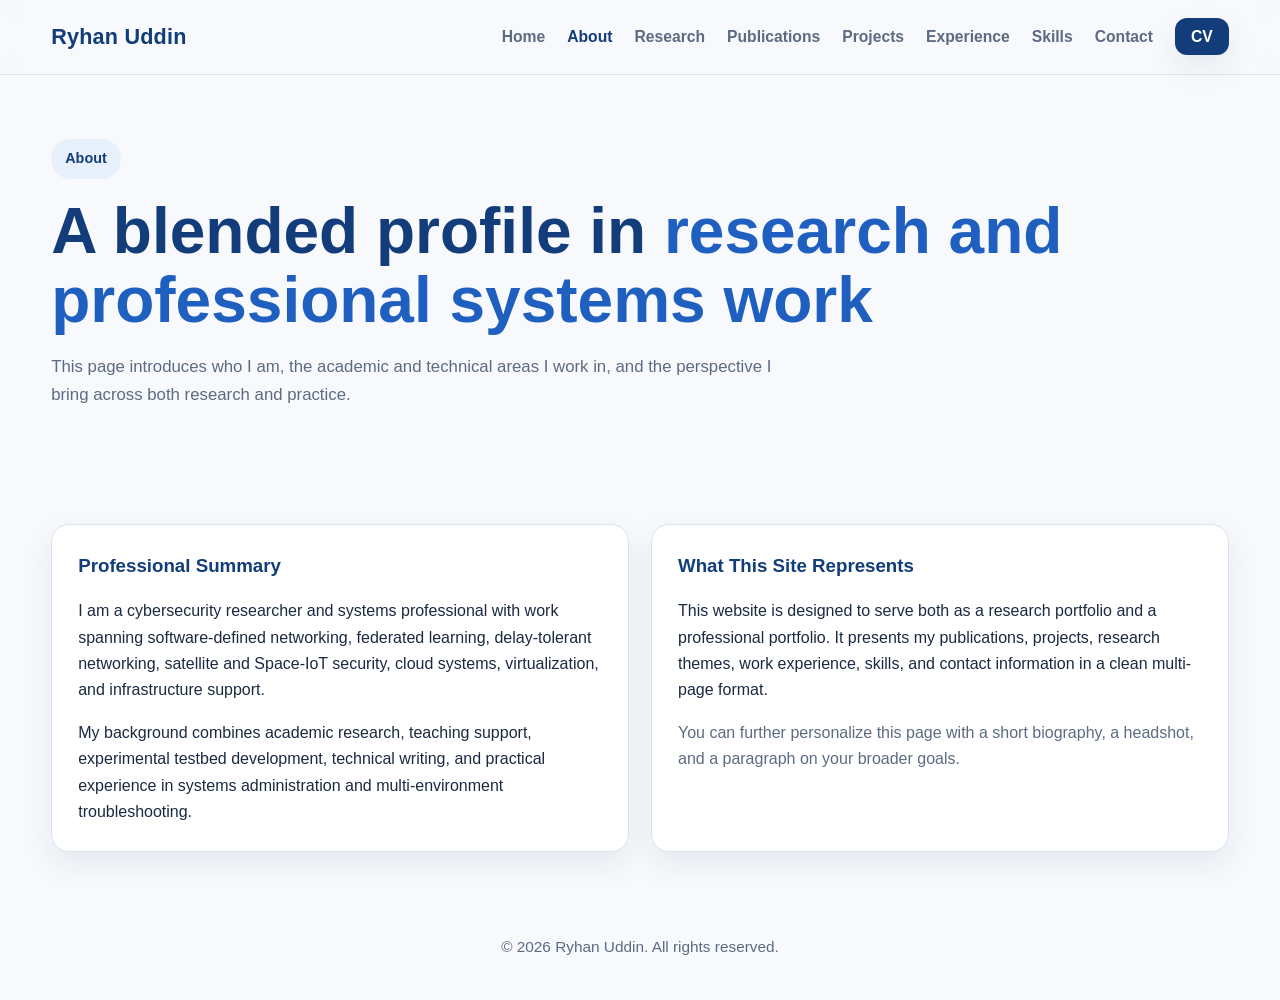
==== about.html @ 01e13ca1 "Add files via upload" ====
<!DOCTYPE html>
<html lang="en">
<head>
  <meta charset="UTF-8" />
  <meta name="viewport" content="width=device-width, initial-scale=1.0" />
  <title>Ryhan Uddin | About</title>
  <link rel="stylesheet" href="styles.css" />
</head>
<body>
  <header class="topbar"><div class="container nav"><a href="index.html" class="brand">Ryhan Uddin</a><button class="menu-btn" id="menuBtn">Menu</button><nav><ul class="nav-links" id="navLinks"><li><a href="index.html">Home</a></li><li><a href="about.html" class="active">About</a></li><li><a href="research.html">Research</a></li><li><a href="publications.html">Publications</a></li><li><a href="projects.html">Projects</a></li><li><a href="experience.html">Experience</a></li><li><a href="skills.html">Skills</a></li><li><a href="contact.html">Contact</a></li><li><a class="nav-cta" href="cv.pdf" target="_blank" rel="noopener noreferrer">CV</a></li></ul></nav></div></header>
  <main>
    <section class="page-hero"><div class="container"><div class="eyebrow">About</div><h1 class="page-title">A blended profile in <span class="highlight">research and professional systems work</span></h1><p class="lead">This page introduces who I am, the academic and technical areas I work in, and the perspective I bring across both research and practice.</p></div></section>
    <section class="section"><div class="container"><div class="grid-2"><div class="card"><h3>Professional Summary</h3><p>I am a cybersecurity researcher and systems professional with work spanning software-defined networking, federated learning, delay-tolerant networking, satellite and Space-IoT security, cloud systems, virtualization, and infrastructure support.</p><p>My background combines academic research, teaching support, experimental testbed development, technical writing, and practical experience in systems administration and multi-environment troubleshooting.</p></div><div class="card"><h3>What This Site Represents</h3><p>This website is designed to serve both as a research portfolio and a professional portfolio. It presents my publications, projects, research themes, work experience, skills, and contact information in a clean multi-page format.</p><p class="muted">You can further personalize this page with a short biography, a headshot, and a paragraph on your broader goals.</p></div></div></div></section>
  </main>
  <footer><div class="container">© <span id="year"></span> Ryhan Uddin. All rights reserved.</div></footer>
  <script src="site.js"></script>
</body>
</html>
---- styles.css ----
:root {
  --bg: #f7f9fc;
  --surface: #ffffff;
  --surface-2: #f0f4fa;
  --text: #1b2a41;
  --muted: #5d6b82;
  --line: #dbe3ef;
  --primary: #123d7a;
  --primary-2: #1f5fbf;
  --accent: #f2b84b;
  --shadow: 0 12px 30px rgba(17, 36, 74, 0.08);
  --radius: 18px;
  --max: 1180px;
}
* { box-sizing: border-box; }
html { scroll-behavior: smooth; }
body {
  margin: 0;
  font-family: Arial, Helvetica, sans-serif;
  background: var(--bg);
  color: var(--text);
  line-height: 1.65;
}
a { color: inherit; text-decoration: none; }
img { max-width: 100%; display: block; }
.container { width: min(92%, var(--max)); margin: 0 auto; }
.topbar {
  position: sticky; top: 0; z-index: 1000;
  background: rgba(247, 249, 252, 0.9);
  backdrop-filter: blur(12px);
  border-bottom: 1px solid var(--line);
}
.nav {
  display: flex; align-items: center; justify-content: space-between;
  gap: 20px; min-height: 74px;
}
.brand { font-size: 1.35rem; font-weight: 700; color: var(--primary); letter-spacing: 0.2px; }
.nav-links {
  display: flex; align-items: center; gap: 22px;
  list-style: none; padding: 0; margin: 0;
}
.nav-links a {
  color: var(--muted); font-weight: 600; font-size: 0.98rem; transition: 0.2s ease;
}
.nav-links a:hover, .nav-links a.active { color: var(--primary); }
.nav-cta {
  padding: 10px 16px; border-radius: 12px; background: var(--primary);
  color: #fff !important; font-weight: 700; box-shadow: var(--shadow);
}
.menu-btn {
  display: none; background: var(--surface); border: 1px solid var(--line);
  color: var(--primary); font-size: 1rem; padding: 10px 14px;
  border-radius: 12px; cursor: pointer;
}
.page-hero, .hero { padding: 64px 0 36px; }
.hero-grid {
  display: grid; grid-template-columns: 1.2fr 0.8fr; gap: 38px; align-items: center;
}
.eyebrow {
  display: inline-flex; align-items: center; gap: 8px; padding: 8px 14px;
  border-radius: 999px; background: #e8f0fb; color: var(--primary);
  font-weight: 700; font-size: 0.9rem; margin-bottom: 18px;
}
h1.page-title, .hero h1 {
  font-size: clamp(2.4rem, 5vw, 4rem); line-height: 1.08; margin: 0 0 18px; color: var(--primary);
}
.hero h1 span, .highlight { color: var(--primary-2); }
.lead, .hero p { color: var(--muted); font-size: 1.05rem; margin: 0 0 24px; max-width: 760px; }
.hero-buttons, .btn-row, .hero-links, .cta-actions, .pub-links, .project-actions, .badge-wrap {
  display: flex; flex-wrap: wrap; gap: 12px;
}
.hero-buttons { margin-bottom: 24px; }
.btn {
  display: inline-flex; align-items: center; gap: 8px; padding: 13px 18px;
  border-radius: 14px; font-weight: 700; transition: 0.2s ease; border: 1px solid transparent;
}
.btn-primary { background: var(--primary); color: #fff; box-shadow: var(--shadow); }
.btn-primary:hover { background: #0e3265; transform: translateY(-1px); }
.btn-secondary { background: var(--surface); color: var(--primary); border-color: var(--line); }
.btn-secondary:hover { background: var(--surface-2); transform: translateY(-1px); }
.chip-link, .badge {
  padding: 10px 14px; background: var(--surface); border: 1px solid var(--line);
  border-radius: 12px; color: var(--muted); font-weight: 700;
}
.chip-link:hover { color: var(--primary); border-color: #bfd0ea; }
.hero-card, .card, .pub-item, .project-card {
  background: var(--surface); border: 1px solid var(--line); box-shadow: var(--shadow);
}
.hero-card {
  background: linear-gradient(180deg, #ffffff 0%, #f2f6fd 100%);
  border-radius: 28px; padding: 28px;
}
.profile-wrap { display: flex; justify-content: center; margin-bottom: 22px; }
.profile-photo {
  width: 220px; height: 220px; border-radius: 50%; object-fit: cover;
  border: 6px solid #e2ebf8; background: #dce7f6;
}
.hero-mini { display: grid; grid-template-columns: repeat(2, 1fr); gap: 14px; }
.mini-card {
  background: var(--surface); border: 1px solid var(--line); border-radius: 16px;
  padding: 16px; text-align: center;
}
.mini-card h3 { margin: 0 0 4px; color: var(--primary); font-size: 1.8rem; }
.mini-card p { margin: 0; font-size: 0.86rem; color: var(--muted); line-height: 1.45; }
.section { padding: 56px 0; }
.section-title { font-size: 2rem; margin: 0 0 10px; color: var(--primary); }
.section-subtitle { margin: 0 0 28px; color: var(--muted); max-width: 760px; }
.grid-2, .grid-3, .about-grid, .project-grid { display: grid; gap: 22px; }
.grid-2, .about-grid { grid-template-columns: 1fr 1fr; }
.grid-3, .project-grid { grid-template-columns: repeat(3, 1fr); }
.card {
  border-radius: var(--radius); padding: 26px;
}
.card h3, .project-card h3, .pub-title { margin-top: 0; margin-bottom: 12px; color: var(--primary); }
.card p:last-child, .card ul:last-child { margin-bottom: 0; }
.muted { color: var(--muted); }
.list-clean, .timeline, .interest-list, .pub-list { list-style: none; padding: 0; margin: 0; }
.interest-list li, .timeline li { position: relative; color: var(--muted); }
.interest-list li { padding-left: 18px; margin-bottom: 10px; }
.interest-list li::before {
  content: ""; width: 8px; height: 8px; border-radius: 50%; background: var(--accent);
  position: absolute; left: 0; top: 10px;
}
.timeline li {
  padding-left: 22px; margin-bottom: 18px; border-left: 2px solid #dfe8f4; padding-bottom: 4px;
}
.timeline li::before {
  content: ""; width: 10px; height: 10px; border-radius: 50%; background: var(--primary-2);
  position: absolute; left: -6px; top: 7px;
}
.timeline strong { display: block; color: var(--text); margin-bottom: 3px; }
.pub-list { display: grid; gap: 18px; }
.pub-item { border-radius: 16px; padding: 20px; }
.pub-meta { margin: 0 0 10px; color: var(--muted); font-size: 0.96rem; }
.pub-links a, .project-actions a { font-weight: 700; color: var(--primary-2); }
.project-card {
  border-radius: 20px; padding: 22px; transition: 0.2s ease; height: 100%;
}
.project-card:hover { transform: translateY(-4px); }
.project-tag {
  display: inline-block; padding: 7px 10px; background: #eaf2ff; color: var(--primary);
  border-radius: 999px; font-size: 0.78rem; font-weight: 700; margin-bottom: 14px;
}
.project-card p { color: var(--muted); }
.cta-box {
  background: linear-gradient(135deg, #123d7a 0%, #1c5abb 100%);
  border-radius: 26px; color: #fff; padding: 34px; box-shadow: var(--shadow);
}
.cta-box h3 { margin: 0 0 12px; font-size: 1.7rem; color: #fff; }
.cta-box p { margin: 0 0 18px; color: rgba(255,255,255,0.88); max-width: 760px; }
.cta-actions .btn-primary { background: #fff; color: var(--primary); }
.cta-actions .btn-secondary {
  background: rgba(255,255,255,0.1); color: #fff; border-color: rgba(255,255,255,0.22);
}
footer { padding: 26px 0 40px; color: var(--muted); text-align: center; font-size: 0.96rem; }
@media (max-width: 980px) {
  .hero-grid, .grid-2, .grid-3, .about-grid, .project-grid { grid-template-columns: 1fr; }
  .hero-card { max-width: 560px; margin: 0 auto; }
}
@media (max-width: 860px) {
  .menu-btn { display: inline-flex; }
  .nav-links {
    position: absolute; top: 74px; right: 4%; width: min(280px, 92vw); background: var(--surface);
    border: 1px solid var(--line); border-radius: 16px; padding: 14px; box-shadow: var(--shadow);
    flex-direction: column; align-items: stretch; display: none;
  }
  .nav-links.show { display: flex; }
  .nav-links a, .nav-cta { display: block; width: 100%; }
  .nav-cta { text-align: center; }
}
@media (max-width: 560px) {
  .section, .page-hero, .hero { padding: 48px 0; }
  .hero h1, h1.page-title { font-size: 2.1rem; }
  .hero-mini { grid-template-columns: 1fr; }
  .profile-photo { width: 180px; height: 180px; }
  .card, .project-card, .pub-item, .hero-card { padding: 20px; }
}
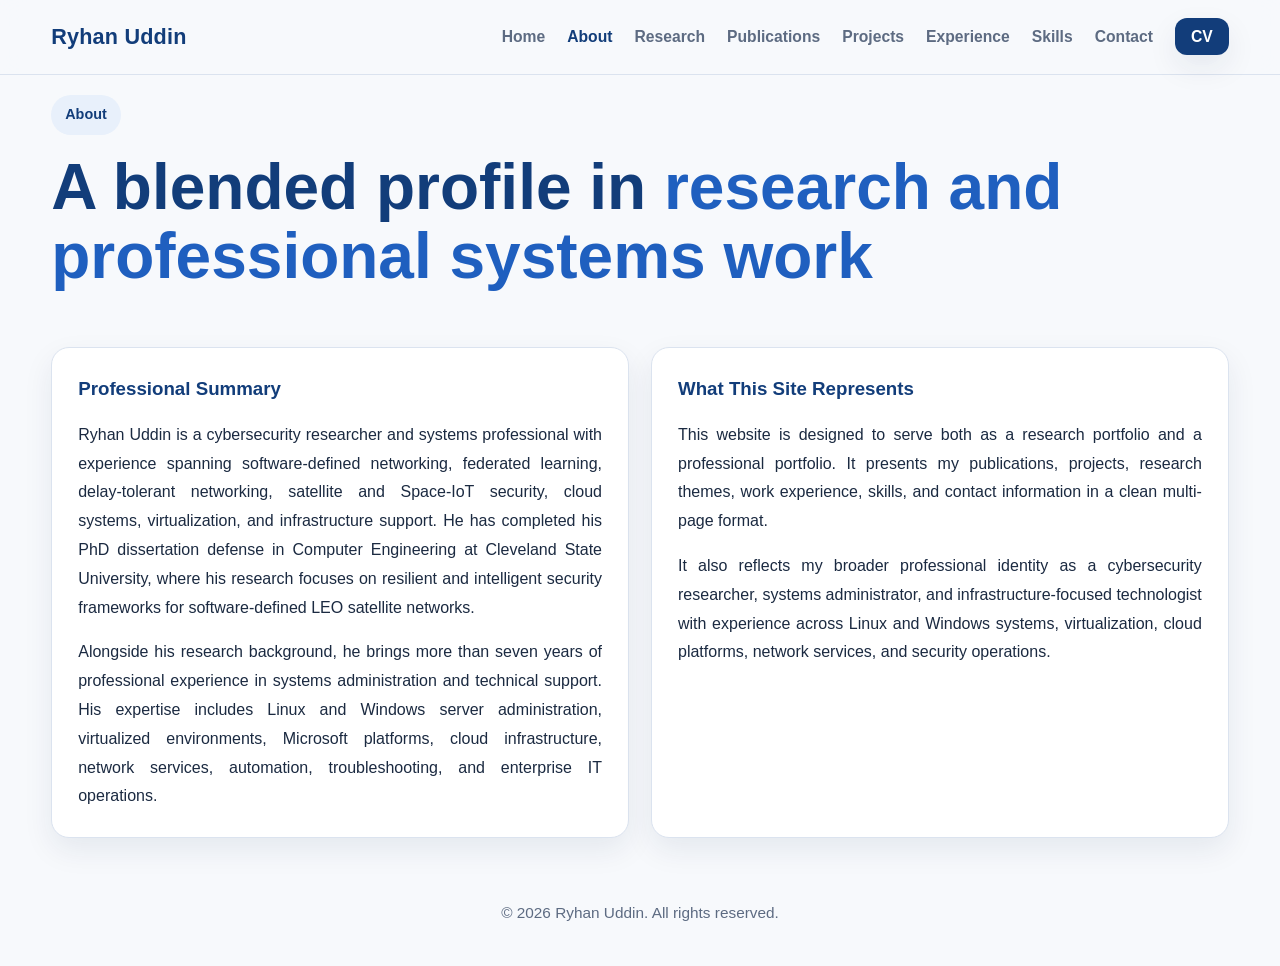
==== commit bea90876: "Update website content and layout" ====
--- a/about.html
+++ b/about.html
@@ -7,12 +7,57 @@
   <link rel="stylesheet" href="styles.css" />
 </head>
 <body>
-  <header class="topbar"><div class="container nav"><a href="index.html" class="brand">Ryhan Uddin</a><button class="menu-btn" id="menuBtn">Menu</button><nav><ul class="nav-links" id="navLinks"><li><a href="index.html">Home</a></li><li><a href="about.html" class="active">About</a></li><li><a href="research.html">Research</a></li><li><a href="publications.html">Publications</a></li><li><a href="projects.html">Projects</a></li><li><a href="experience.html">Experience</a></li><li><a href="skills.html">Skills</a></li><li><a href="contact.html">Contact</a></li><li><a class="nav-cta" href="cv.pdf" target="_blank" rel="noopener noreferrer">CV</a></li></ul></nav></div></header>
+  <header class="topbar">
+    <div class="container nav">
+      <a href="index.html" class="brand">Ryhan Uddin</a>
+      <button class="menu-btn" id="menuBtn">Menu</button>
+      <nav>
+        <ul class="nav-links" id="navLinks">
+          <li><a href="index.html">Home</a></li>
+          <li><a href="about.html" class="active">About</a></li>
+          <li><a href="research.html">Research</a></li>
+          <li><a href="publications.html">Publications</a></li>
+          <li><a href="projects.html">Projects</a></li>
+          <li><a href="experience.html">Experience</a></li>
+          <li><a href="skills.html">Skills</a></li>
+          <li><a href="contact.html">Contact</a></li>
+          <li><a class="nav-cta" href="cv.pdf" target="_blank" rel="noopener noreferrer">CV</a></li>
+        </ul>
+      </nav>
+    </div>
+  </header>
+
   <main>
-    <section class="page-hero"><div class="container"><div class="eyebrow">About</div><h1 class="page-title">A blended profile in <span class="highlight">research and professional systems work</span></h1><p class="lead">This page introduces who I am, the academic and technical areas I work in, and the perspective I bring across both research and practice.</p></div></section>
-    <section class="section"><div class="container"><div class="grid-2"><div class="card"><h3>Professional Summary</h3><p>I am a cybersecurity researcher and systems professional with work spanning software-defined networking, federated learning, delay-tolerant networking, satellite and Space-IoT security, cloud systems, virtualization, and infrastructure support.</p><p>My background combines academic research, teaching support, experimental testbed development, technical writing, and practical experience in systems administration and multi-environment troubleshooting.</p></div><div class="card"><h3>What This Site Represents</h3><p>This website is designed to serve both as a research portfolio and a professional portfolio. It presents my publications, projects, research themes, work experience, skills, and contact information in a clean multi-page format.</p><p class="muted">You can further personalize this page with a short biography, a headshot, and a paragraph on your broader goals.</p></div></div></div></section>
+    <section class="page-hero">
+      <div class="container">
+        <div class="eyebrow">About</div>
+        <h1 class="page-title">A blended profile in <span class="highlight">research and professional systems work</span></h1>
+      </div>
+    </section>
+
+    <section class="section">
+      <div class="container">
+        <div class="grid-2">
+          <div class="card">
+            <h3>Professional Summary</h3>
+            <p class="justify-text">Ryhan Uddin is a cybersecurity researcher and systems professional with experience spanning software-defined networking, federated learning, delay-tolerant networking, satellite and Space-IoT security, cloud systems, virtualization, and infrastructure support. He has completed his PhD dissertation defense in Computer Engineering at Cleveland State University, where his research focuses on resilient and intelligent security frameworks for software-defined LEO satellite networks.</p>
+            <p class="justify-text">Alongside his research background, he brings more than seven years of professional experience in systems administration and technical support. His expertise includes Linux and Windows server administration, virtualized environments, Microsoft platforms, cloud infrastructure, network services, automation, troubleshooting, and enterprise IT operations.</p>
+          </div>
+
+          <div class="card">
+            <h3>What This Site Represents</h3>
+            <p class="justify-text">This website is designed to serve both as a research portfolio and a professional portfolio. It presents my publications, projects, research themes, work experience, skills, and contact information in a clean multi-page format.</p>
+            <p class="justify-text">It also reflects my broader professional identity as a cybersecurity researcher, systems administrator, and infrastructure-focused technologist with experience across Linux and Windows systems, virtualization, cloud platforms, network services, and security operations.</p>
+          </div>
+        </div>
+      </div>
+    </section>
   </main>
-  <footer><div class="container">© <span id="year"></span> Ryhan Uddin. All rights reserved.</div></footer>
+
+  <footer>
+    <div class="container">© <span id="year"></span> Ryhan Uddin. All rights reserved.</div>
+  </footer>
+
   <script src="site.js"></script>
 </body>
-</html>
+</html>
--- a/styles.css
+++ b/styles.css
@@ -12,8 +12,11 @@
   --radius: 18px;
   --max: 1180px;
 }
+
 * { box-sizing: border-box; }
+
 html { scroll-behavior: smooth; }
+
 body {
   margin: 0;
   font-family: Arial, Helvetica, sans-serif;
@@ -21,157 +24,654 @@
   color: var(--text);
   line-height: 1.65;
 }
+
 a { color: inherit; text-decoration: none; }
+
 img { max-width: 100%; display: block; }
+
 .container { width: min(92%, var(--max)); margin: 0 auto; }
+
 .topbar {
-  position: sticky; top: 0; z-index: 1000;
+  position: sticky;
+  top: 0;
+  z-index: 1000;
   background: rgba(247, 249, 252, 0.9);
   backdrop-filter: blur(12px);
   border-bottom: 1px solid var(--line);
 }
+
 .nav {
-  display: flex; align-items: center; justify-content: space-between;
-  gap: 20px; min-height: 74px;
-}
-.brand { font-size: 1.35rem; font-weight: 700; color: var(--primary); letter-spacing: 0.2px; }
+  display: flex;
+  align-items: center;
+  justify-content: space-between;
+  gap: 20px;
+  min-height: 74px;
+}
+
+.brand {
+  font-size: 1.35rem;
+  font-weight: 700;
+  color: var(--primary);
+  letter-spacing: 0.2px;
+}
+
 .nav-links {
-  display: flex; align-items: center; gap: 22px;
-  list-style: none; padding: 0; margin: 0;
-}
+  display: flex;
+  align-items: center;
+  gap: 22px;
+  list-style: none;
+  padding: 0;
+  margin: 0;
+}
+
 .nav-links a {
-  color: var(--muted); font-weight: 600; font-size: 0.98rem; transition: 0.2s ease;
-}
-.nav-links a:hover, .nav-links a.active { color: var(--primary); }
+  color: var(--muted);
+  font-weight: 600;
+  font-size: 0.98rem;
+  transition: 0.2s ease;
+}
+
+.nav-links a:hover,
+.nav-links a.active {
+  color: var(--primary);
+}
+
 .nav-cta {
-  padding: 10px 16px; border-radius: 12px; background: var(--primary);
-  color: #fff !important; font-weight: 700; box-shadow: var(--shadow);
-}
+  padding: 10px 16px;
+  border-radius: 12px;
+  background: var(--primary);
+  color: #fff !important;
+  font-weight: 700;
+  box-shadow: var(--shadow);
+}
+
 .menu-btn {
-  display: none; background: var(--surface); border: 1px solid var(--line);
-  color: var(--primary); font-size: 1rem; padding: 10px 14px;
-  border-radius: 12px; cursor: pointer;
-}
-.page-hero, .hero { padding: 64px 0 36px; }
+  display: none;
+  background: var(--surface);
+  border: 1px solid var(--line);
+  color: var(--primary);
+  font-size: 1rem;
+  padding: 10px 14px;
+  border-radius: 12px;
+  cursor: pointer;
+}
+
+.page-hero,
+.hero {
+  padding: 20px 0 2px;
+}
+
 .hero-grid {
-  display: grid; grid-template-columns: 1.2fr 0.8fr; gap: 38px; align-items: center;
-}
+  display: grid;
+  grid-template-columns: 1.2fr 0.8fr;
+  gap: 38px;
+  align-items: start;
+}
+
 .eyebrow {
-  display: inline-flex; align-items: center; gap: 8px; padding: 8px 14px;
-  border-radius: 999px; background: #e8f0fb; color: var(--primary);
-  font-weight: 700; font-size: 0.9rem; margin-bottom: 18px;
-}
-h1.page-title, .hero h1 {
-  font-size: clamp(2.4rem, 5vw, 4rem); line-height: 1.08; margin: 0 0 18px; color: var(--primary);
-}
-.hero h1 span, .highlight { color: var(--primary-2); }
-.lead, .hero p { color: var(--muted); font-size: 1.05rem; margin: 0 0 24px; max-width: 760px; }
-.hero-buttons, .btn-row, .hero-links, .cta-actions, .pub-links, .project-actions, .badge-wrap {
-  display: flex; flex-wrap: wrap; gap: 12px;
-}
+  display: inline-flex;
+  align-items: center;
+  gap: 8px;
+  padding: 8px 14px;
+  border-radius: 999px;
+  background: #e8f0fb;
+  color: var(--primary);
+  font-weight: 700;
+  font-size: 0.9rem;
+  margin-bottom: 18px;
+}
+
+h1.page-title,
+.hero h1 {
+  font-size: clamp(2.4rem, 5vw, 4rem);
+  line-height: 1.08;
+  margin: 0 0 18px;
+  color: var(--primary);
+}
+
+.hero h1 span,
+.highlight {
+  color: var(--primary-2);
+}
+
+.lead,
+.hero p {
+  color: var(--muted);
+  font-size: 1.05rem;
+  margin: 0 0 24px;
+  max-width: 760px;
+}
+
+.justify-text {
+  text-align: justify;
+  line-height: 1.8;
+}
+
+.hero-buttons,
+.btn-row,
+.hero-links,
+.cta-actions,
+.pub-links,
+.project-actions,
+.badge-wrap {
+  display: flex;
+  flex-wrap: wrap;
+  gap: 12px;
+}
+
 .hero-buttons { margin-bottom: 24px; }
+
 .btn {
-  display: inline-flex; align-items: center; gap: 8px; padding: 13px 18px;
-  border-radius: 14px; font-weight: 700; transition: 0.2s ease; border: 1px solid transparent;
-}
-.btn-primary { background: var(--primary); color: #fff; box-shadow: var(--shadow); }
-.btn-primary:hover { background: #0e3265; transform: translateY(-1px); }
-.btn-secondary { background: var(--surface); color: var(--primary); border-color: var(--line); }
-.btn-secondary:hover { background: var(--surface-2); transform: translateY(-1px); }
-.chip-link, .badge {
-  padding: 10px 14px; background: var(--surface); border: 1px solid var(--line);
-  border-radius: 12px; color: var(--muted); font-weight: 700;
-}
-.chip-link:hover { color: var(--primary); border-color: #bfd0ea; }
-.hero-card, .card, .pub-item, .project-card {
-  background: var(--surface); border: 1px solid var(--line); box-shadow: var(--shadow);
-}
+  display: inline-flex;
+  align-items: center;
+  gap: 8px;
+  padding: 13px 18px;
+  border-radius: 14px;
+  font-weight: 700;
+  transition: 0.2s ease;
+  border: 1px solid transparent;
+}
+
+.btn-primary {
+  background: var(--primary);
+  color: #fff;
+  box-shadow: var(--shadow);
+}
+
+.btn-primary:hover {
+  background: #0e3265;
+  transform: translateY(-1px);
+}
+
+.btn-secondary {
+  background: var(--surface);
+  color: var(--primary);
+  border-color: var(--line);
+}
+
+.btn-secondary:hover {
+  background: var(--surface-2);
+  transform: translateY(-1px);
+}
+
+.chip-link,
+.badge {
+  padding: 10px 14px;
+  background: var(--surface);
+  border: 1px solid var(--line);
+  border-radius: 12px;
+  color: var(--muted);
+  font-weight: 700;
+}
+
+.chip-link:hover {
+  color: var(--primary);
+  border-color: #bfd0ea;
+}
+
+.hero-card,
+.card,
+.pub-item,
+.project-card {
+  background: var(--surface);
+  border: 1px solid var(--line);
+  box-shadow: var(--shadow);
+}
+
 .hero-card {
   background: linear-gradient(180deg, #ffffff 0%, #f2f6fd 100%);
-  border-radius: 28px; padding: 28px;
-}
-.profile-wrap { display: flex; justify-content: center; margin-bottom: 22px; }
+  border-radius: 28px;
+  padding: 28px;
+}
+
+.profile-wrap {
+  display: flex;
+  justify-content: center;
+  margin-bottom: 22px;
+}
+
 .profile-photo {
-  width: 220px; height: 220px; border-radius: 50%; object-fit: cover;
-  border: 6px solid #e2ebf8; background: #dce7f6;
-}
-.hero-mini { display: grid; grid-template-columns: repeat(2, 1fr); gap: 14px; }
+  width: 220px;
+  height: 220px;
+  border-radius: 50%;
+  object-fit: cover;
+  border: 6px solid #e2ebf8;
+  background: #dce7f6;
+}
+
+.hero-mini {
+  display: grid;
+  grid-template-columns: repeat(2, 1fr);
+  gap: 14px;
+}
+
 .mini-card {
-  background: var(--surface); border: 1px solid var(--line); border-radius: 16px;
-  padding: 16px; text-align: center;
-}
-.mini-card h3 { margin: 0 0 4px; color: var(--primary); font-size: 1.8rem; }
-.mini-card p { margin: 0; font-size: 0.86rem; color: var(--muted); line-height: 1.45; }
-.section { padding: 56px 0; }
-.section-title { font-size: 2rem; margin: 0 0 10px; color: var(--primary); }
-.section-subtitle { margin: 0 0 28px; color: var(--muted); max-width: 760px; }
-.grid-2, .grid-3, .about-grid, .project-grid { display: grid; gap: 22px; }
-.grid-2, .about-grid { grid-template-columns: 1fr 1fr; }
-.grid-3, .project-grid { grid-template-columns: repeat(3, 1fr); }
+  background: var(--surface);
+  border: 1px solid var(--line);
+  border-radius: 16px;
+  padding: 16px;
+  text-align: center;
+}
+
+.mini-card h3 {
+  margin: 0 0 6px;
+  color: var(--primary);
+  font-size: 1.35rem;
+  line-height: 1.2;
+}
+
+.mini-card p {
+  margin: 0;
+  font-size: 0.82rem;
+  color: var(--muted);
+  line-height: 1.45;
+}
+
+.section {
+  padding: 36px 0;
+}
+
+.section-title {
+  font-size: 2rem;
+  margin: 0 0 10px;
+  color: var(--primary);
+}
+
+.section-subtitle {
+  margin: 0 0 28px;
+  color: var(--muted);
+  max-width: 760px;
+}
+
+.grid-2,
+.grid-3,
+.about-grid,
+.project-grid {
+  display: grid;
+  gap: 22px;
+}
+
+.grid-2,
+.about-grid {
+  grid-template-columns: 1fr 1fr;
+}
+
+.grid-3,
+.project-grid {
+  grid-template-columns: repeat(3, 1fr);
+}
+
 .card {
-  border-radius: var(--radius); padding: 26px;
-}
-.card h3, .project-card h3, .pub-title { margin-top: 0; margin-bottom: 12px; color: var(--primary); }
-.card p:last-child, .card ul:last-child { margin-bottom: 0; }
+  border-radius: var(--radius);
+  padding: 26px;
+}
+
+.card h3,
+.project-card h3,
+.pub-title {
+  margin-top: 0;
+  margin-bottom: 12px;
+  color: var(--primary);
+}
+
+.card p:last-child,
+.card ul:last-child {
+  margin-bottom: 0;
+}
+
 .muted { color: var(--muted); }
-.list-clean, .timeline, .interest-list, .pub-list { list-style: none; padding: 0; margin: 0; }
-.interest-list li, .timeline li { position: relative; color: var(--muted); }
-.interest-list li { padding-left: 18px; margin-bottom: 10px; }
+
+.list-clean,
+.timeline,
+.interest-list,
+.pub-list {
+  list-style: none;
+  padding: 0;
+  margin: 0;
+}
+
+.interest-list li,
+.timeline li {
+  position: relative;
+  color: var(--muted);
+}
+
+.interest-list li {
+  padding-left: 18px;
+  margin-bottom: 10px;
+}
+
 .interest-list li::before {
-  content: ""; width: 8px; height: 8px; border-radius: 50%; background: var(--accent);
-  position: absolute; left: 0; top: 10px;
-}
+  content: "";
+  width: 8px;
+  height: 8px;
+  border-radius: 50%;
+  background: var(--accent);
+  position: absolute;
+  left: 0;
+  top: 10px;
+}
+
 .timeline li {
-  padding-left: 22px; margin-bottom: 18px; border-left: 2px solid #dfe8f4; padding-bottom: 4px;
-}
+  padding-left: 22px;
+  margin-bottom: 18px;
+  border-left: 2px solid #dfe8f4;
+  padding-bottom: 4px;
+}
+
 .timeline li::before {
-  content: ""; width: 10px; height: 10px; border-radius: 50%; background: var(--primary-2);
-  position: absolute; left: -6px; top: 7px;
-}
-.timeline strong { display: block; color: var(--text); margin-bottom: 3px; }
-.pub-list { display: grid; gap: 18px; }
-.pub-item { border-radius: 16px; padding: 20px; }
-.pub-meta { margin: 0 0 10px; color: var(--muted); font-size: 0.96rem; }
-.pub-links a, .project-actions a { font-weight: 700; color: var(--primary-2); }
+  content: "";
+  width: 10px;
+  height: 10px;
+  border-radius: 50%;
+  background: var(--primary-2);
+  position: absolute;
+  left: -6px;
+  top: 7px;
+}
+
+.timeline strong {
+  display: block;
+  color: var(--text);
+  margin-bottom: 3px;
+}
+
+.pub-list {
+  display: grid;
+  gap: 18px;
+}
+
+.pub-item {
+  border-radius: 16px;
+  padding: 20px;
+}
+
+.pub-meta {
+  margin: 0 0 10px;
+  color: var(--muted);
+  font-size: 0.96rem;
+}
+
+.pub-links a,
+.project-actions a {
+  font-weight: 700;
+  color: var(--primary-2);
+}
+
 .project-card {
-  border-radius: 20px; padding: 22px; transition: 0.2s ease; height: 100%;
-}
-.project-card:hover { transform: translateY(-4px); }
+  border-radius: 20px;
+  padding: 22px;
+  transition: 0.2s ease;
+  height: 100%;
+}
+
+.project-card:hover {
+  transform: translateY(-4px);
+}
+
 .project-tag {
-  display: inline-block; padding: 7px 10px; background: #eaf2ff; color: var(--primary);
-  border-radius: 999px; font-size: 0.78rem; font-weight: 700; margin-bottom: 14px;
-}
+  display: inline-block;
+  padding: 7px 10px;
+  background: #eaf2ff;
+  color: var(--primary);
+  border-radius: 999px;
+  font-size: 0.78rem;
+  font-weight: 700;
+  margin-bottom: 14px;
+}
+
 .project-card p { color: var(--muted); }
+
 .cta-box {
   background: linear-gradient(135deg, #123d7a 0%, #1c5abb 100%);
-  border-radius: 26px; color: #fff; padding: 34px; box-shadow: var(--shadow);
-}
-.cta-box h3 { margin: 0 0 12px; font-size: 1.7rem; color: #fff; }
-.cta-box p { margin: 0 0 18px; color: rgba(255,255,255,0.88); max-width: 760px; }
-.cta-actions .btn-primary { background: #fff; color: var(--primary); }
+  border-radius: 26px;
+  color: #fff;
+  padding: 34px;
+  box-shadow: var(--shadow);
+}
+
+.cta-box h3 {
+  margin: 0 0 12px;
+  font-size: 1.7rem;
+  color: #fff;
+}
+
+.cta-box p {
+  margin: 0 0 18px;
+  color: rgba(255,255,255,0.88);
+  max-width: 760px;
+}
+
+.cta-actions .btn-primary {
+  background: #fff;
+  color: var(--primary);
+}
+
 .cta-actions .btn-secondary {
-  background: rgba(255,255,255,0.1); color: #fff; border-color: rgba(255,255,255,0.22);
-}
-footer { padding: 26px 0 40px; color: var(--muted); text-align: center; font-size: 0.96rem; }
+  background: rgba(255,255,255,0.1);
+  color: #fff;
+  border-color: rgba(255,255,255,0.22);
+}
+
+footer {
+  padding: 26px 0 40px;
+  color: var(--muted);
+  text-align: center;
+  font-size: 0.96rem;
+}
+
+.skills-grid {
+  display: grid;
+  grid-template-columns: repeat(auto-fit, minmax(140px, 1fr));
+  gap: 18px;
+  margin-top: 28px;
+}
+
+.skill-card {
+  background: var(--surface);
+  border: 1px solid var(--line);
+  border-radius: 18px;
+  padding: 22px 16px;
+  text-align: center;
+  box-shadow: var(--shadow);
+  transition: 0.2s ease;
+}
+
+.skill-card:hover {
+  transform: translateY(-4px);
+}
+
+.skill-icon {
+  width: 52px;
+  height: 52px;
+  object-fit: contain;
+  margin: 0 auto 14px;
+  display: block;
+}
+
+.skill-card p {
+  margin: 0;
+  font-size: 1rem;
+  font-weight: 700;
+  color: var(--primary);
+  line-height: 1.4;
+}
+
+.skills-section-title {
+  margin-top: 44px;
+  margin-bottom: 10px;
+  color: var(--primary);
+  font-size: 2rem;
+}
+
+.experience-list {
+  display: flex;
+  flex-direction: column;
+  gap: 24px;
+}
+
+.experience-card {
+  display: grid;
+  grid-template-columns: 92px 1fr;
+  gap: 22px;
+  align-items: start;
+  background: var(--surface);
+  border: 1px solid var(--line);
+  border-radius: 20px;
+  padding: 24px;
+  box-shadow: var(--shadow);
+}
+
+.exp-logo-box {
+  width: 72px;
+  height: 72px;
+  border-radius: 18px;
+  border: 1px solid var(--line);
+  background: #ffffff;
+  display: flex;
+  align-items: center;
+  justify-content: center;
+  box-shadow: var(--shadow);
+}
+
+.exp-logo {
+  max-width: 48px;
+  max-height: 48px;
+  width: auto;
+  height: auto;
+  object-fit: contain;
+  display: block;
+}
+
+.exp-content {
+  min-width: 0;
+}
+
+.exp-role {
+  margin: 0 0 6px;
+  color: var(--primary);
+  font-size: 1.45rem;
+  line-height: 1.25;
+}
+
+.exp-company {
+  margin: 0 0 6px;
+  font-size: 1rem;
+  font-weight: 700;
+  color: var(--text);
+}
+
+.exp-meta,
+.exp-location {
+  margin: 0 0 6px;
+  font-size: 0.96rem;
+  color: var(--muted);
+}
+
+.exp-list {
+  margin: 14px 0 0;
+  padding-left: 20px;
+}
+
+.exp-list li {
+  margin-bottom: 8px;
+  line-height: 1.7;
+  color: var(--text);
+}
+
 @media (max-width: 980px) {
-  .hero-grid, .grid-2, .grid-3, .about-grid, .project-grid { grid-template-columns: 1fr; }
-  .hero-card { max-width: 560px; margin: 0 auto; }
-}
+  .hero-grid,
+  .grid-2,
+  .grid-3,
+  .about-grid,
+  .project-grid {
+    grid-template-columns: 1fr;
+  }
+
+  .hero-card {
+    max-width: 560px;
+    margin: 0 auto;
+  }
+}
+
 @media (max-width: 860px) {
   .menu-btn { display: inline-flex; }
+
   .nav-links {
-    position: absolute; top: 74px; right: 4%; width: min(280px, 92vw); background: var(--surface);
-    border: 1px solid var(--line); border-radius: 16px; padding: 14px; box-shadow: var(--shadow);
-    flex-direction: column; align-items: stretch; display: none;
-  }
+    position: absolute;
+    top: 74px;
+    right: 4%;
+    width: min(280px, 92vw);
+    background: var(--surface);
+    border: 1px solid var(--line);
+    border-radius: 16px;
+    padding: 14px;
+    box-shadow: var(--shadow);
+    flex-direction: column;
+    align-items: stretch;
+    display: none;
+  }
+
   .nav-links.show { display: flex; }
-  .nav-links a, .nav-cta { display: block; width: 100%; }
+
+  .nav-links a,
+  .nav-cta {
+    display: block;
+    width: 100%;
+  }
+
   .nav-cta { text-align: center; }
 }
+
+@media (max-width: 700px) {
+  .experience-card {
+    grid-template-columns: 1fr;
+  }
+
+  .exp-logo-box {
+    width: 68px;
+    height: 68px;
+  }
+
+  .exp-role {
+    font-size: 1.2rem;
+  }
+}
+
 @media (max-width: 560px) {
-  .section, .page-hero, .hero { padding: 48px 0; }
-  .hero h1, h1.page-title { font-size: 2.1rem; }
-  .hero-mini { grid-template-columns: 1fr; }
-  .profile-photo { width: 180px; height: 180px; }
-  .card, .project-card, .pub-item, .hero-card { padding: 20px; }
-}
+  .section,
+  .page-hero,
+  .hero {
+    padding: 48px 0;
+  }
+
+  .hero h1,
+  h1.page-title {
+    font-size: 2.1rem;
+  }
+
+  .hero-mini {
+    grid-template-columns: 1fr;
+  }
+
+  .profile-photo {
+    width: 180px;
+    height: 180px;
+  }
+
+  .card,
+  .project-card,
+  .pub-item,
+  .hero-card {
+    padding: 20px;
+  }
+}
+/* Reduce spacing only inside home page Updates cards */
+.home-updates .card h3 {
+  margin-bottom: 4px;
+}
+
+.home-updates .card .muted {
+  margin-top: 0;
+  margin-bottom: 8px;
+}
